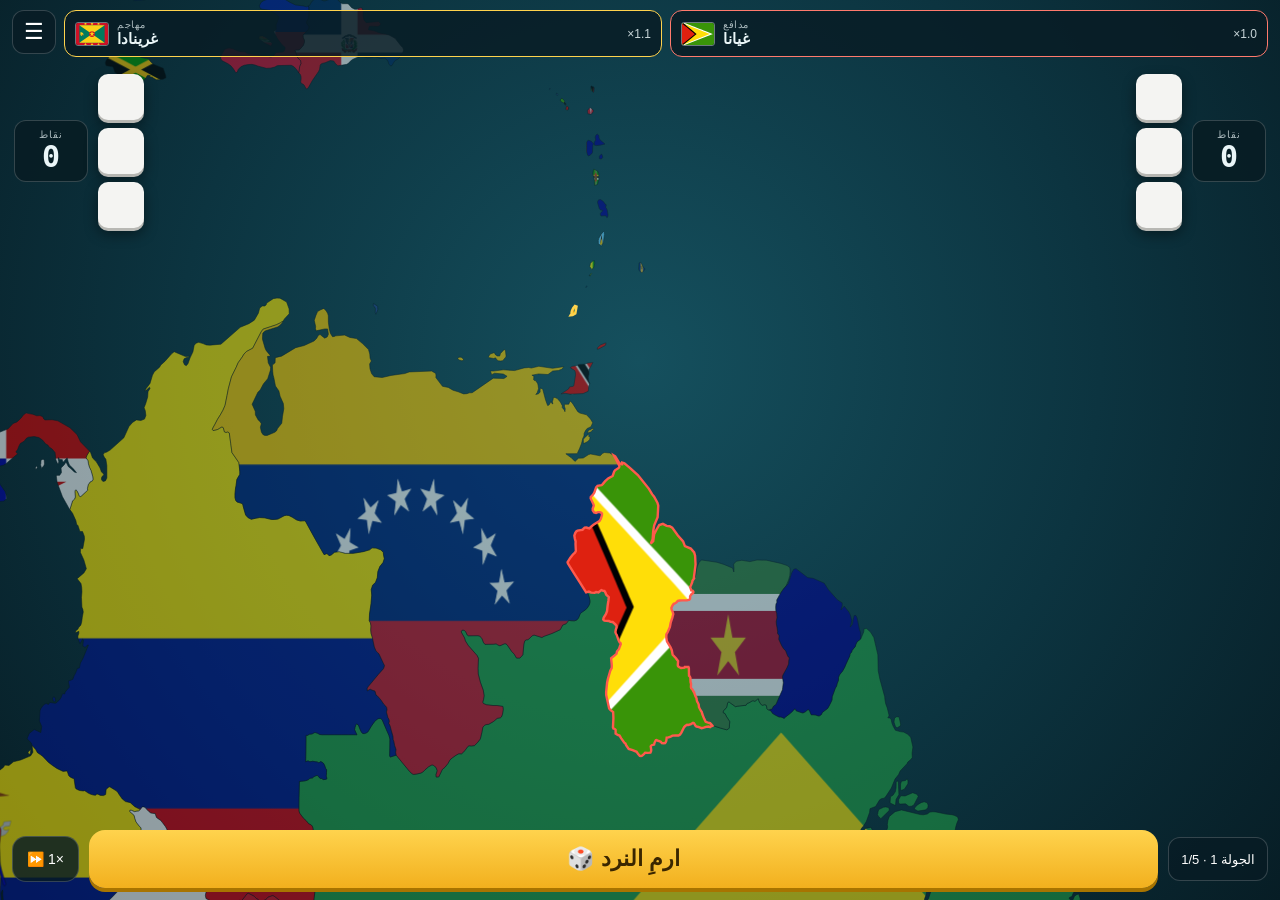
==== clash.html @ 1c1a6f3d "Add files via upload" ====
<!doctype html><html lang="ar" dir="rtl"><head><meta charset="utf-8"><meta name="viewport" content="width=device-width,initial-scale=1,minimum-scale=1,maximum-scale=1,user-scalable=no,viewport-fit=cover"><meta name="apple-mobile-web-app-capable" content="yes"><meta name="apple-mobile-web-app-title" content="خرائط"><meta name="apple-mobile-web-app-status-bar-style" content="black-translucent"><link rel="apple-touch-icon" href="icon.png"><meta name="theme-color" content="#0b2a33"><link rel="manifest" href="manifest.json"><title>المعركة</title>
<style>
*{box-sizing:border-box;-webkit-tap-highlight-color:transparent}
html,body{margin:0;height:100%;overflow:hidden;background:#0b2a33;color:#eaf6f8;font-family:-apple-system,"SF Arabic","Segoe UI",Tahoma,Arial,sans-serif;touch-action:manipulation;user-select:none;-webkit-user-select:none}
#stage{position:fixed;inset:0;background:radial-gradient(circle at 50% 40%,#15505e 0%,#0c3440 55%,#071d25 100%);overflow:hidden}
#stage svg{position:absolute;inset:0;width:100%;height:100%;display:block}
.cn{stroke:rgba(5,20,26,.75);stroke-width:.7;vector-effect:non-scaling-stroke;transition:opacity .4s}
.dim .cn{opacity:.55}.dim .cn.hl{opacity:1}
.cn.a{stroke:#ffd34d;stroke-width:2.4}.cn.d{stroke:#ff5a4d;stroke-width:2.4}
@keyframes fl{0%{filter:brightness(2.6)}100%{filter:none}}.cn.fl{animation:fl .9s ease-out}
.top{position:absolute;top:0;left:0;right:0;padding:calc(env(safe-area-inset-top) + 10px) 12px 0;display:flex;gap:8px;align-items:flex-start;direction:ltr;pointer-events:none;z-index:5}
.menu{pointer-events:auto;width:44px;height:44px;border-radius:12px;border:1px solid rgba(255,255,255,.18);background:rgba(8,28,36,.78);color:#fff;font-size:22px;flex:none;display:flex;align-items:center;justify-content:center}
.cards{flex:1;display:grid;grid-template-columns:1fr 1fr;gap:8px;opacity:0;transition:opacity .35s}
.cards.on{opacity:1}
.card{display:flex;align-items:center;gap:8px;padding:8px 10px;border-radius:12px;background:rgba(8,28,36,.82);border:1px solid rgba(255,255,255,.16);min-width:0}
.card.A{border-color:#ffd34d}.card.Dd{border-color:#ff7a6d}
.card img{width:34px;height:24px;object-fit:cover;border-radius:3px;border:1px solid rgba(255,255,255,.4);flex:none}
.card .r{font-size:10px;letter-spacing:.06em;opacity:.7;text-transform:uppercase}
.card b{display:block;font-size:15px;white-space:nowrap;overflow:hidden;text-overflow:ellipsis}
.card .m{margin-inline-start:auto;font-size:12px;opacity:.85;flex:none;font-variant-numeric:tabular-nums}
.chip{pointer-events:auto;height:44px;padding:0 12px;border-radius:12px;border:1px solid rgba(255,255,255,.18);background:rgba(8,28,36,.78);color:#fff;font-size:13px;flex:none;display:flex;align-items:center}
.dice{position:absolute;left:0;right:0;top:calc(env(safe-area-inset-top) + 74px);display:flex;justify-content:space-between;padding:0 14px;direction:ltr;pointer-events:none;opacity:0;transition:opacity .3s;z-index:4}
.dice.on{opacity:1}
.side{display:flex;align-items:center;gap:10px}
.dcol{display:flex;flex-direction:column;gap:8px}
.die{width:46px;height:46px;border-radius:10px;background:#f4f4f2;box-shadow:0 3px 0 #b8b8b4,0 6px 14px rgba(0,0,0,.45);display:grid;grid-template:repeat(3,1fr)/repeat(3,1fr);padding:6px;gap:1px}
.die i{border-radius:50%;background:transparent;margin:auto;width:8px;height:8px}
.die i.p{background:#1b2630}
.die.rl{animation:sh .18s infinite}
@keyframes sh{0%{transform:rotate(-8deg) translateY(0)}50%{transform:rotate(7deg) translateY(-4px)}100%{transform:rotate(-8deg) translateY(0)}}
.pts{min-width:74px;padding:8px 10px;border-radius:12px;background:rgba(8,28,36,.86);border:1px solid rgba(255,255,255,.18);text-align:center}
.pts small{display:block;font-size:10px;opacity:.7;letter-spacing:.08em;text-transform:uppercase}
.pts b{display:block;font-size:30px;line-height:1.1;font-variant-numeric:tabular-nums;font-family:ui-monospace,Menlo,monospace}
.pts.win b{color:#6bff9a}.pts.lose b{color:#8b9aa0}
.toast{position:absolute;left:50%;top:46%;transform:translate(-50%,-50%) scale(.9);padding:12px 22px;border-radius:14px;background:rgba(8,28,36,.92);border:1px solid rgba(255,255,255,.25);font-size:19px;font-weight:700;opacity:0;transition:.25s;pointer-events:none;z-index:6;white-space:nowrap;max-width:92vw;overflow:hidden;text-overflow:ellipsis}
.toast.on{opacity:1;transform:translate(-50%,-50%) scale(1)}
.bar{position:absolute;left:0;right:0;bottom:0;padding:10px 12px calc(env(safe-area-inset-bottom) + 12px);display:flex;align-items:center;gap:10px;direction:ltr;z-index:5}
.spd{direction:ltr;height:46px;padding:0 14px;border-radius:14px;background:rgba(8,28,36,.82);border:1px solid rgba(255,255,255,.18);color:#fff;font-size:14px}
.roll{flex:1;height:58px;border-radius:16px;border:0;background:linear-gradient(#ffd34d,#f2b01e);color:#3a2600;font-size:22px;font-weight:800;box-shadow:0 4px 0 #a87400;font-family:inherit}
.roll:disabled{opacity:.45;box-shadow:none}
.roll.pulse:not(:disabled){animation:pl 1.1s infinite}
@keyframes pl{0%,100%{transform:scale(1)}50%{transform:scale(1.035)}}
.rd{position:absolute;left:0;right:0;bottom:0;max-height:62%;overflow:auto;padding:14px 14px calc(env(safe-area-inset-bottom) + 14px);background:linear-gradient(rgba(7,29,37,.0),rgba(7,29,37,.96) 28px);z-index:7;display:none}
.rd.on{display:block}
.rd h2{margin:6px 0 10px;text-align:center;font-size:22px}
.rd .row{display:flex;gap:12px;direction:inherit}
.rd .col{flex:1;background:rgba(8,28,36,.85);border:1px solid rgba(255,255,255,.14);border-radius:14px;padding:8px 10px;min-width:0}
.rd .col h3{margin:2px 0 6px;font-size:11px;letter-spacing:.08em;opacity:.65;text-transform:uppercase}
.rd .li{display:flex;align-items:center;gap:8px;padding:4px 0;font-size:14px}
.rd .li img{width:26px;height:18px;object-fit:cover;border-radius:2px;flex:none}
.rd .li span{flex:1;min-width:0;white-space:nowrap;overflow:hidden;text-overflow:ellipsis}
.rd .li em{font-style:normal;opacity:.8;font-variant-numeric:tabular-nums;font-size:13px}
.rd .nx{display:block;width:100%;margin:12px 0 0;height:54px;border:0;border-radius:14px;background:#ffd34d;color:#3a2600;font-size:20px;font-weight:800;font-family:inherit}
.mn{position:absolute;inset:0;background:rgba(3,14,18,.8);z-index:9;display:none;align-items:center;justify-content:center;padding:20px}
.mn.on{display:flex}
.mn div{background:#0e3440;border:1px solid rgba(255,255,255,.2);border-radius:18px;padding:18px;min-width:min(86vw,320px);display:flex;flex-direction:column;gap:10px;text-align:center}
.mn h2{margin:0 0 6px;font-size:21px}
.mn button{height:50px;border-radius:12px;border:1px solid rgba(255,255,255,.2);background:#17596a;color:#fff;font-size:17px;font-family:inherit}
.mn button.pr{background:#ffd34d;color:#3a2600;border:0;font-weight:800}
#ld{position:absolute;inset:0;display:flex;align-items:center;justify-content:center;font-size:18px;z-index:20;background:#0b2a33}
@media(max-width:600px){.card b{font-size:12.5px}.card img{width:26px;height:18px}.card .m{font-size:11px}.die{width:38px;height:38px;padding:5px}.die i{width:6px;height:6px}.pts b{font-size:24px}.pts{min-width:62px}.toast{font-size:16px}}
</style></head><body><div id="stage"><div id="ld">…</div></div>
<script src="d3.min.js"></script><script src="topojson-client.min.js"></script><script src="clash.js"></script></body></html>
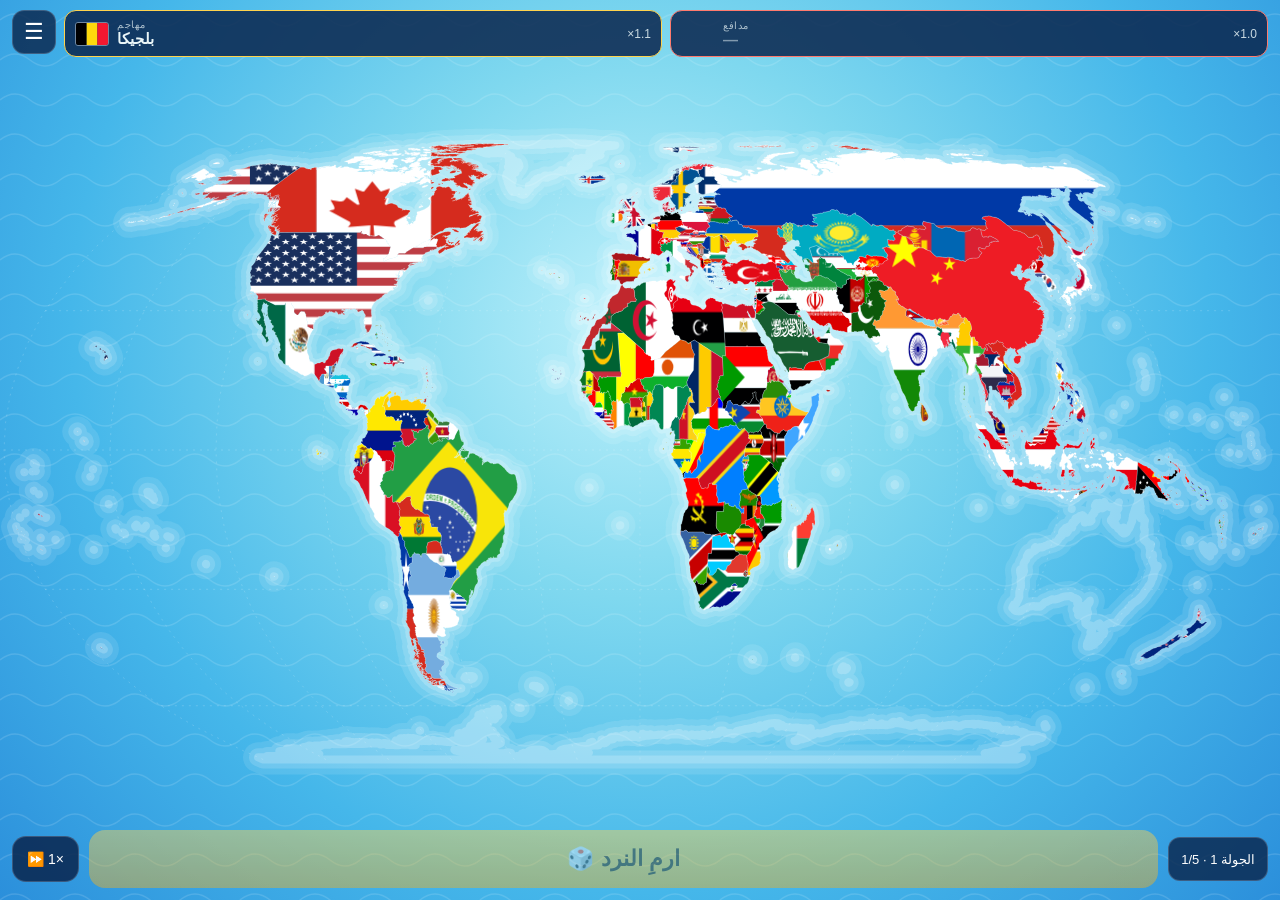
==== commit 2793f110: "Add files via upload" ====
--- a/clash.html
+++ b/clash.html
@@ -1,24 +1,26 @@
-<!doctype html><html lang="ar" dir="rtl"><head><meta charset="utf-8"><meta name="viewport" content="width=device-width,initial-scale=1,minimum-scale=1,maximum-scale=1,user-scalable=no,viewport-fit=cover"><meta name="apple-mobile-web-app-capable" content="yes"><meta name="apple-mobile-web-app-title" content="خرائط"><meta name="apple-mobile-web-app-status-bar-style" content="black-translucent"><link rel="apple-touch-icon" href="icon.png"><meta name="theme-color" content="#0b2a33"><link rel="manifest" href="manifest.json"><title>المعركة</title>
+<!doctype html><html lang="ar" dir="rtl"><head><meta charset="utf-8"><meta name="viewport" content="width=device-width,initial-scale=1,minimum-scale=1,maximum-scale=1,user-scalable=no,viewport-fit=cover"><meta name="apple-mobile-web-app-capable" content="yes"><meta name="apple-mobile-web-app-title" content="خرائط"><meta name="apple-mobile-web-app-status-bar-style" content="black-translucent"><link rel="apple-touch-icon" href="icon.png"><meta name="theme-color" content="#45b7ea"><link rel="manifest" href="manifest.json"><title>المعركة</title>
 <style>
 *{box-sizing:border-box;-webkit-tap-highlight-color:transparent}
-html,body{margin:0;height:100%;overflow:hidden;background:#0b2a33;color:#eaf6f8;font-family:-apple-system,"SF Arabic","Segoe UI",Tahoma,Arial,sans-serif;touch-action:manipulation;user-select:none;-webkit-user-select:none}
-#stage{position:fixed;inset:0;background:radial-gradient(circle at 50% 40%,#15505e 0%,#0c3440 55%,#071d25 100%);overflow:hidden}
+html,body{margin:0;height:100%;overflow:hidden;background:#45b7ea;color:#eaf6f8;font-family:-apple-system,"SF Arabic","Segoe UI",Tahoma,Arial,sans-serif;touch-action:manipulation;user-select:none;-webkit-user-select:none}
+#stage{position:fixed;inset:0;background:url("data:image/svg+xml,%3Csvg xmlns='http://www.w3.org/2000/svg' width='120' height='40'%3E%3Cpath d='M0 20 Q15 8 30 20 T60 20 T90 20 T120 20' fill='none' stroke='white' stroke-opacity='.13' stroke-width='1.4'/%3E%3C/svg%3E") 0 0/120px 40px,radial-gradient(circle at 50% 36%,#bff1fb 0%,#7fd8ef 32%,#45b7ea 66%,#2b8fdb 100%);overflow:hidden}
 #stage svg{position:absolute;inset:0;width:100%;height:100%;display:block}
-.cn{stroke:rgba(5,20,26,.75);stroke-width:.7;vector-effect:non-scaling-stroke;transition:opacity .4s}
-.dim .cn{opacity:.55}.dim .cn.hl{opacity:1}
-.cn.a{stroke:#ffd34d;stroke-width:2.4}.cn.d{stroke:#ff5a4d;stroke-width:2.4}
+.cn{stroke:rgba(255,255,255,.55);stroke-width:.4;vector-effect:non-scaling-stroke;transition:opacity .4s}
+.dim .cn{opacity:1}
+.grat{fill:none;stroke:#fff;stroke-opacity:.28;stroke-width:.6;vector-effect:non-scaling-stroke;stroke-dasharray:2 5}
+.rip{fill:none;stroke:#fff;stroke-linejoin:round;vector-effect:non-scaling-stroke}.rip.r0{stroke-width:30;stroke-opacity:.10}.rip.r1{stroke-width:18;stroke-opacity:.14}.rip.r2{stroke-width:8;stroke-opacity:.2}
+.cn.a{stroke:#ffd34d;stroke-width:1.6}.cn.d{stroke:#ff5a4d;stroke-width:1.6}
 @keyframes fl{0%{filter:brightness(2.6)}100%{filter:none}}.cn.fl{animation:fl .9s ease-out}
 .top{position:absolute;top:0;left:0;right:0;padding:calc(env(safe-area-inset-top) + 10px) 12px 0;display:flex;gap:8px;align-items:flex-start;direction:ltr;pointer-events:none;z-index:5}
-.menu{pointer-events:auto;width:44px;height:44px;border-radius:12px;border:1px solid rgba(255,255,255,.18);background:rgba(8,28,36,.78);color:#fff;font-size:22px;flex:none;display:flex;align-items:center;justify-content:center}
+.menu{pointer-events:auto;width:44px;height:44px;border-radius:12px;border:1px solid rgba(255,255,255,.18);background:rgba(10,38,78,.82);color:#fff;font-size:22px;flex:none;display:flex;align-items:center;justify-content:center}
 .cards{flex:1;display:grid;grid-template-columns:1fr 1fr;gap:8px;opacity:0;transition:opacity .35s}
 .cards.on{opacity:1}
-.card{display:flex;align-items:center;gap:8px;padding:8px 10px;border-radius:12px;background:rgba(8,28,36,.82);border:1px solid rgba(255,255,255,.16);min-width:0}
-.card.A{border-color:#ffd34d}.card.Dd{border-color:#ff7a6d}
+.card{display:flex;align-items:center;gap:8px;padding:8px 10px;border-radius:12px;background:rgba(10,38,78,.86);border:1px solid rgba(255,255,255,.16);min-width:0}
+.card.A{border-color:#ffd34d}.card.empty img{visibility:hidden}.card.empty b{opacity:.5}.card.win{border-color:#6bff9a}.card.win .r{color:#6bff9a;opacity:1}.card.lose{opacity:.5;filter:grayscale(.7)}.card .m{opacity:0;transition:opacity .5s}.cards.mx .m{opacity:.9}.card.Dd{border-color:#ff7a6d}
 .card img{width:34px;height:24px;object-fit:cover;border-radius:3px;border:1px solid rgba(255,255,255,.4);flex:none}
 .card .r{font-size:10px;letter-spacing:.06em;opacity:.7;text-transform:uppercase}
 .card b{display:block;font-size:15px;white-space:nowrap;overflow:hidden;text-overflow:ellipsis}
 .card .m{margin-inline-start:auto;font-size:12px;opacity:.85;flex:none;font-variant-numeric:tabular-nums}
-.chip{pointer-events:auto;height:44px;padding:0 12px;border-radius:12px;border:1px solid rgba(255,255,255,.18);background:rgba(8,28,36,.78);color:#fff;font-size:13px;flex:none;display:flex;align-items:center}
+.chip{pointer-events:auto;height:44px;padding:0 12px;border-radius:12px;border:1px solid rgba(255,255,255,.18);background:rgba(10,38,78,.82);color:#fff;font-size:13px;flex:none;display:flex;align-items:center}
 .dice{position:absolute;left:0;right:0;top:calc(env(safe-area-inset-top) + 74px);display:flex;justify-content:space-between;padding:0 14px;direction:ltr;pointer-events:none;opacity:0;transition:opacity .3s;z-index:4}
 .dice.on{opacity:1}
 .side{display:flex;align-items:center;gap:10px}
@@ -28,14 +30,14 @@
 .die i.p{background:#1b2630}
 .die.rl{animation:sh .18s infinite}
 @keyframes sh{0%{transform:rotate(-8deg) translateY(0)}50%{transform:rotate(7deg) translateY(-4px)}100%{transform:rotate(-8deg) translateY(0)}}
-.pts{min-width:74px;padding:8px 10px;border-radius:12px;background:rgba(8,28,36,.86);border:1px solid rgba(255,255,255,.18);text-align:center}
+.pts{min-width:74px;padding:8px 10px;border-radius:12px;background:rgba(10,38,78,.9);border:1px solid rgba(255,255,255,.18);text-align:center}
 .pts small{display:block;font-size:10px;opacity:.7;letter-spacing:.08em;text-transform:uppercase}
 .pts b{display:block;font-size:30px;line-height:1.1;font-variant-numeric:tabular-nums;font-family:ui-monospace,Menlo,monospace}
 .pts.win b{color:#6bff9a}.pts.lose b{color:#8b9aa0}
-.toast{position:absolute;left:50%;top:46%;transform:translate(-50%,-50%) scale(.9);padding:12px 22px;border-radius:14px;background:rgba(8,28,36,.92);border:1px solid rgba(255,255,255,.25);font-size:19px;font-weight:700;opacity:0;transition:.25s;pointer-events:none;z-index:6;white-space:nowrap;max-width:92vw;overflow:hidden;text-overflow:ellipsis}
+.toast{position:absolute;left:50%;top:46%;transform:translate(-50%,-50%) scale(.9);padding:12px 22px;border-radius:14px;background:rgba(10,38,78,.94);border:1px solid rgba(255,255,255,.25);font-size:19px;font-weight:700;opacity:0;transition:.25s;pointer-events:none;z-index:6;white-space:nowrap;max-width:92vw;overflow:hidden;text-overflow:ellipsis}
 .toast.on{opacity:1;transform:translate(-50%,-50%) scale(1)}
 .bar{position:absolute;left:0;right:0;bottom:0;padding:10px 12px calc(env(safe-area-inset-bottom) + 12px);display:flex;align-items:center;gap:10px;direction:ltr;z-index:5}
-.spd{direction:ltr;height:46px;padding:0 14px;border-radius:14px;background:rgba(8,28,36,.82);border:1px solid rgba(255,255,255,.18);color:#fff;font-size:14px}
+.spd{direction:ltr;height:46px;padding:0 14px;border-radius:14px;background:rgba(10,38,78,.86);border:1px solid rgba(255,255,255,.18);color:#fff;font-size:14px}
 .roll{flex:1;height:58px;border-radius:16px;border:0;background:linear-gradient(#ffd34d,#f2b01e);color:#3a2600;font-size:22px;font-weight:800;box-shadow:0 4px 0 #a87400;font-family:inherit}
 .roll:disabled{opacity:.45;box-shadow:none}
 .roll.pulse:not(:disabled){animation:pl 1.1s infinite}
@@ -44,7 +46,8 @@
 .rd.on{display:block}
 .rd h2{margin:6px 0 10px;text-align:center;font-size:22px}
 .rd .row{display:flex;gap:12px;direction:inherit}
-.rd .col{flex:1;background:rgba(8,28,36,.85);border:1px solid rgba(255,255,255,.14);border-radius:14px;padding:8px 10px;min-width:0}
+.rd .col{flex:1;background:rgba(10,38,78,.88);border:1px solid rgba(255,255,255,.14);border-radius:14px;padding:8px 10px;min-width:0}
+.rd .col.wide{flex:1.7}.rd .li.lt{gap:6px;font-size:13px}.rd .li .ic{font-size:13px;flex:none}.rd .li i{font-style:normal;opacity:.7;flex:none}.rd .rs{display:block;width:100%;margin:8px 0 0;height:44px;border-radius:12px;border:1px solid rgba(255,255,255,.3);background:transparent;color:#fff;font-size:15px;font-family:inherit}@media(max-width:700px){.rd .row{flex-direction:column}}
 .rd .col h3{margin:2px 0 6px;font-size:11px;letter-spacing:.08em;opacity:.65;text-transform:uppercase}
 .rd .li{display:flex;align-items:center;gap:8px;padding:4px 0;font-size:14px}
 .rd .li img{width:26px;height:18px;object-fit:cover;border-radius:2px;flex:none}
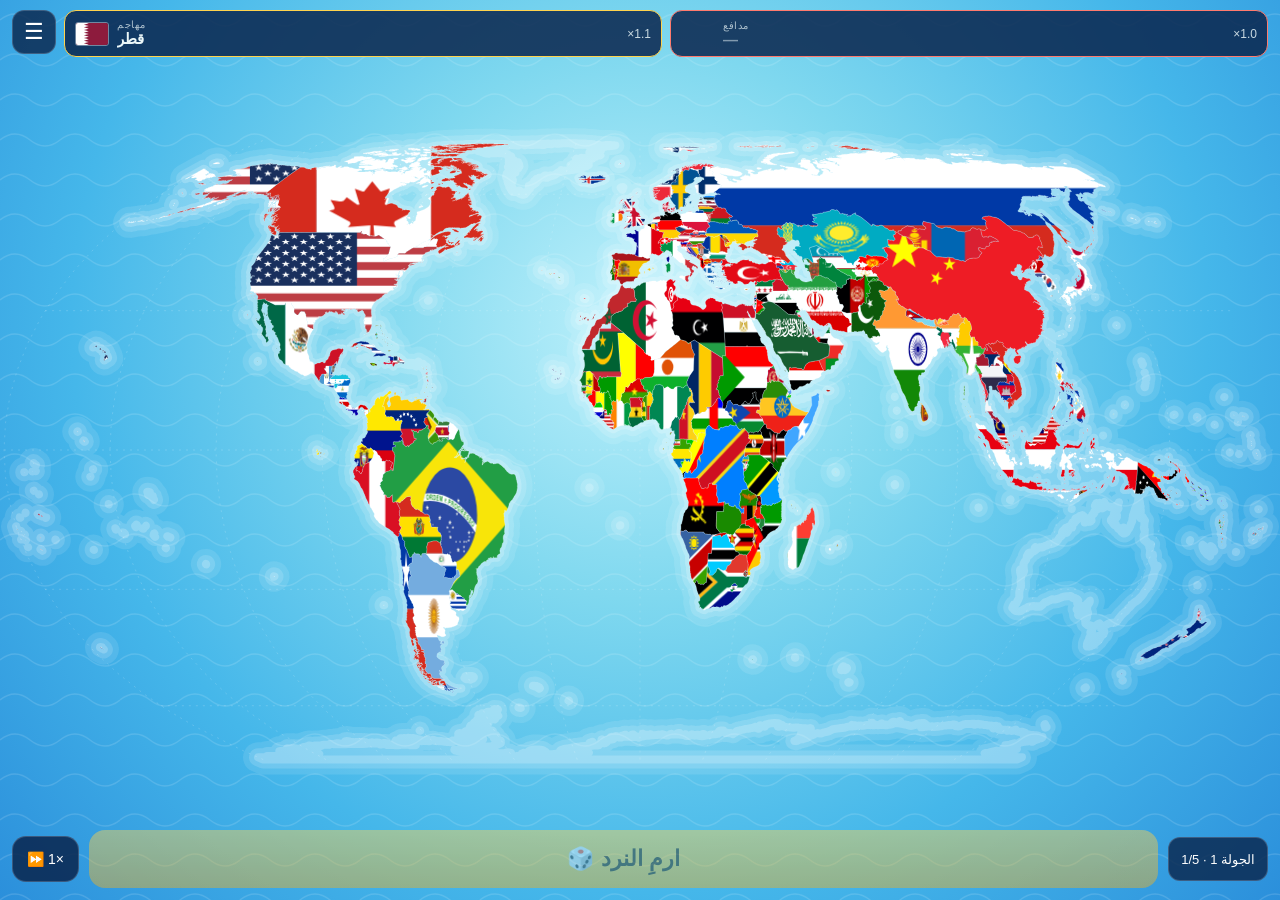
==== commit 049661a6: "Add files via upload" ====
--- a/clash.html
+++ b/clash.html
@@ -60,6 +60,15 @@
 .mn h2{margin:0 0 6px;font-size:21px}
 .mn button{height:50px;border-radius:12px;border:1px solid rgba(255,255,255,.2);background:#17596a;color:#fff;font-size:17px;font-family:inherit}
 .mn button.pr{background:#ffd34d;color:#3a2600;border:0;font-weight:800}
+.rad .tgc{fill:none;stroke:rgba(255,255,255,.85);stroke-width:5;vector-effect:non-scaling-stroke;pointer-events:none}.rad .arc{fill:none;stroke:rgba(10,38,78,.75);stroke-width:6;vector-effect:non-scaling-stroke;stroke-linecap:round}.rad .tg{fill:none;stroke:#e0281c;stroke-width:2.6;vector-effect:non-scaling-stroke;stroke-dasharray:6 4;opacity:.9;pointer-events:none}
+.rad .ar{fill:none;stroke:#ffd34d;stroke-width:3;vector-effect:non-scaling-stroke;stroke-dasharray:7 5;stroke-linecap:round}
+.rad .ah{fill:#ffd34d;stroke:rgba(10,38,78,.8);stroke-width:1.5;vector-effect:non-scaling-stroke}
+.rad g.sc .tgc{stroke:#e0281c;stroke-width:8}.rad g.sc .tg{stroke:#fff;stroke-width:4;stroke-dasharray:none}
+.rad g.sc .ar{stroke:#fff;stroke-width:3.4;stroke-dasharray:none}.rad g.sc .ah{fill:#fff}
+.rdr{position:absolute;left:0;right:0;top:calc(env(safe-area-inset-top) + 68px);display:flex;flex-wrap:wrap;justify-content:center;gap:6px;padding:0 12px;direction:rtl;opacity:0;transition:opacity .35s;pointer-events:none;z-index:4}.rdr.on{opacity:1}
+.chip2{display:flex;align-items:center;gap:6px;padding:5px 9px;border-radius:999px;background:rgba(10,38,78,.86);border:1px solid rgba(255,255,255,.2);font-size:12.5px;transition:all .15s}
+.chip2 img{width:22px;height:15px;object-fit:cover;border-radius:2px}.chip2 em{font-style:normal;opacity:.75;font-size:11px}
+.chip2.off{opacity:.5}.chip2.on{opacity:1;background:#c8372d;border-color:#fff;box-shadow:0 0 14px #ff5a4d;transform:scale(1.08)}
 #ld{position:absolute;inset:0;display:flex;align-items:center;justify-content:center;font-size:18px;z-index:20;background:#0b2a33}
 @media(max-width:600px){.card b{font-size:12.5px}.card img{width:26px;height:18px}.card .m{font-size:11px}.die{width:38px;height:38px;padding:5px}.die i{width:6px;height:6px}.pts b{font-size:24px}.pts{min-width:62px}.toast{font-size:16px}}
 </style></head><body><div id="stage"><div id="ld">…</div></div>
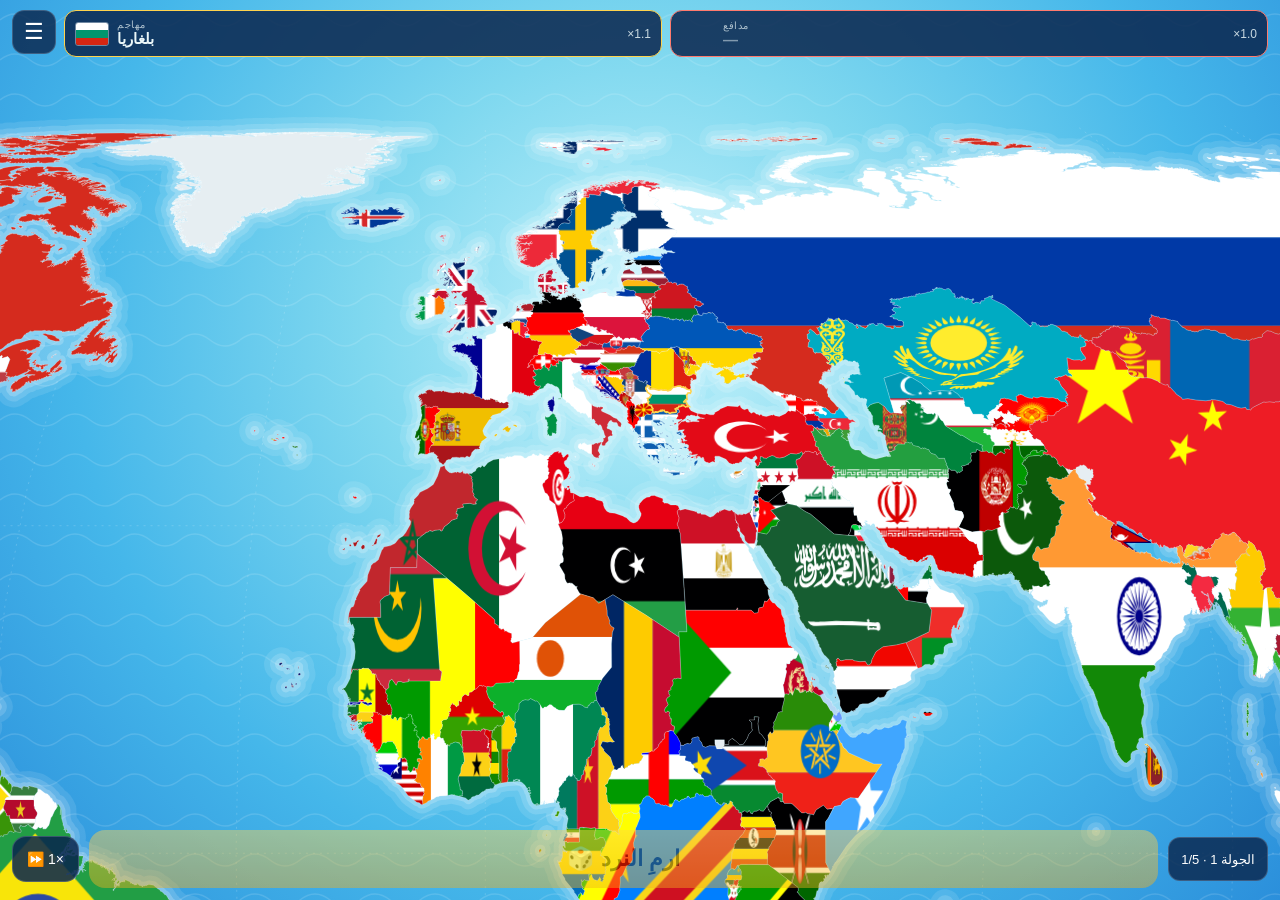
==== commit ca67e91a: "Add files via upload" ====
--- a/clash.html
+++ b/clash.html
@@ -8,7 +8,7 @@
 .dim .cn{opacity:1}
 .grat{fill:none;stroke:#fff;stroke-opacity:.28;stroke-width:.6;vector-effect:non-scaling-stroke;stroke-dasharray:2 5}
 .rip{fill:none;stroke:#fff;stroke-linejoin:round;vector-effect:non-scaling-stroke}.rip.r0{stroke-width:30;stroke-opacity:.10}.rip.r1{stroke-width:18;stroke-opacity:.14}.rip.r2{stroke-width:8;stroke-opacity:.2}
-.cn.a{stroke:#ffd34d;stroke-width:1.6}.cn.d{stroke:#ff5a4d;stroke-width:1.6}
+.cn.xx{fill:#e6eef2;stroke:rgba(255,255,255,.7)}.cn.a{stroke:#ffd34d;stroke-width:1.6}.cn.d{stroke:#ff5a4d;stroke-width:1.6}
 @keyframes fl{0%{filter:brightness(2.6)}100%{filter:none}}.cn.fl{animation:fl .9s ease-out}
 .top{position:absolute;top:0;left:0;right:0;padding:calc(env(safe-area-inset-top) + 10px) 12px 0;display:flex;gap:8px;align-items:flex-start;direction:ltr;pointer-events:none;z-index:5}
 .menu{pointer-events:auto;width:44px;height:44px;border-radius:12px;border:1px solid rgba(255,255,255,.18);background:rgba(10,38,78,.82);color:#fff;font-size:22px;flex:none;display:flex;align-items:center;justify-content:center}
